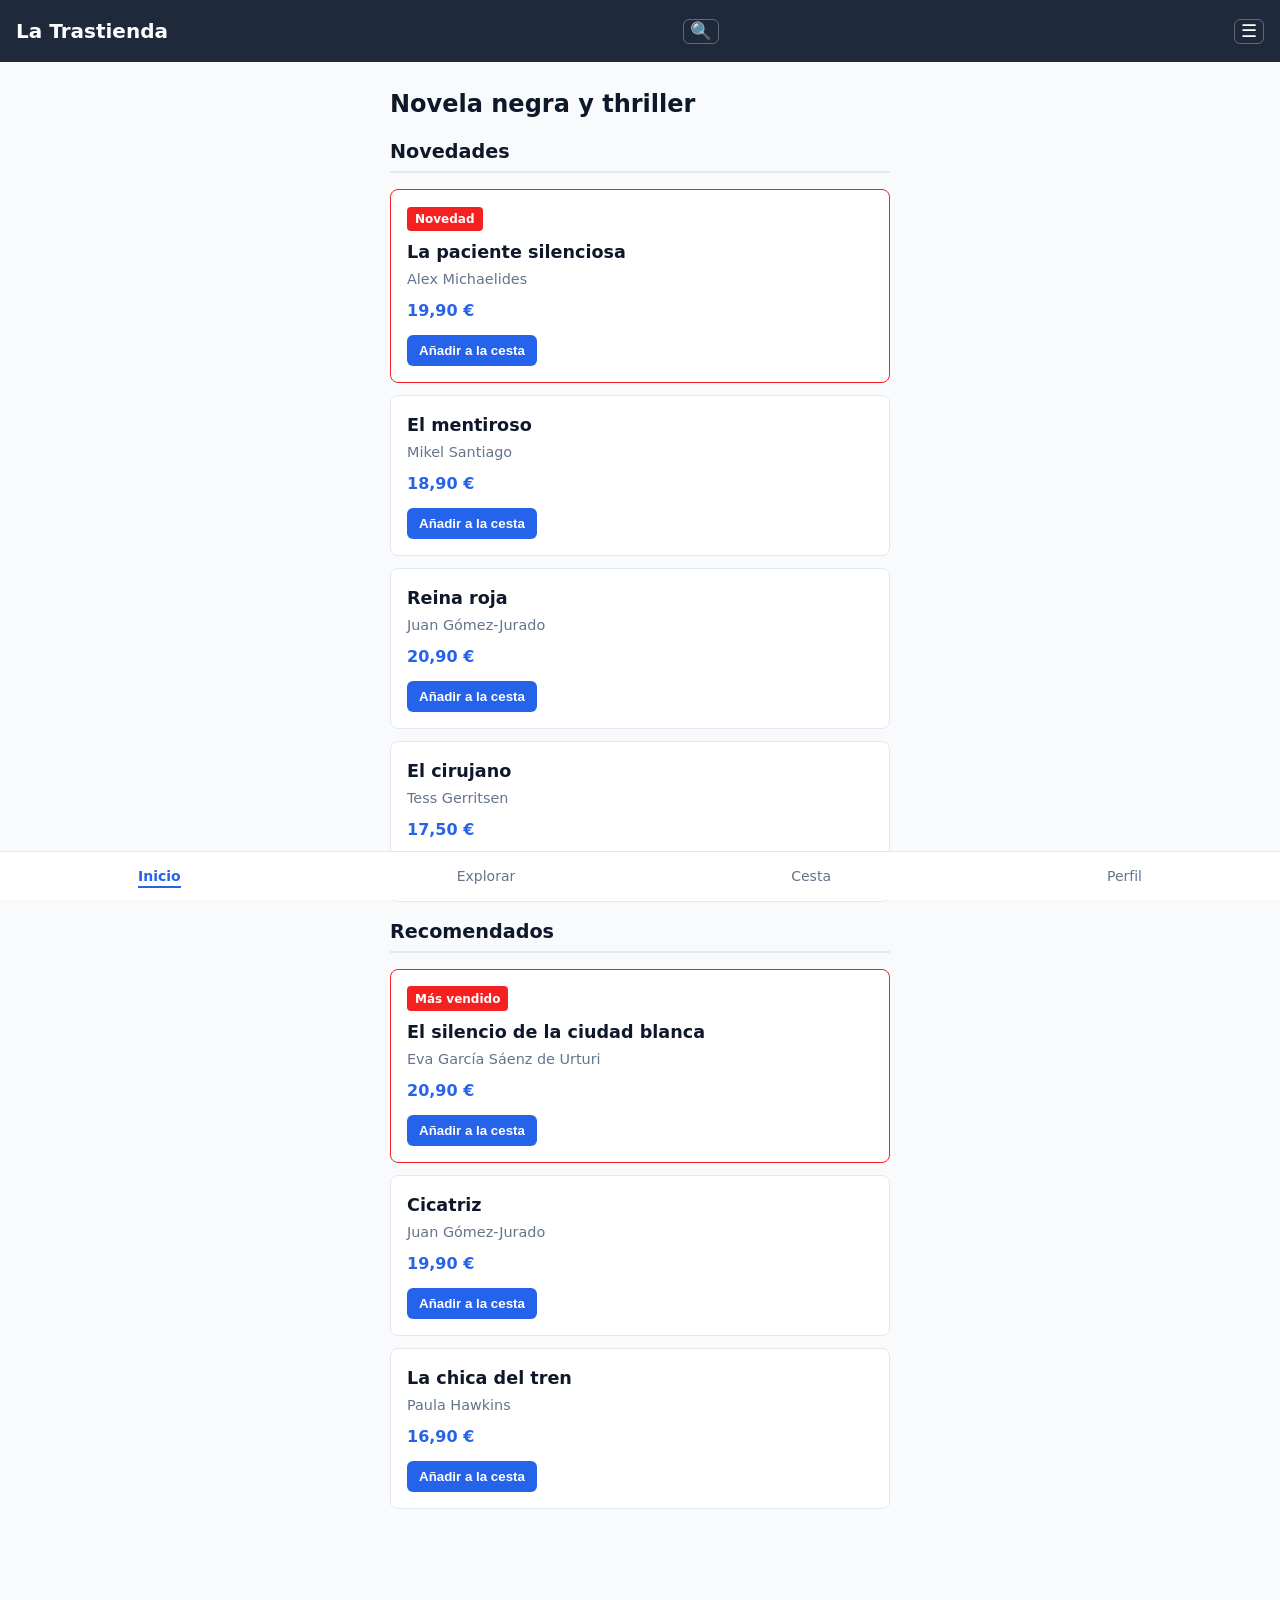
==== trastienda-ud4/index.html @ 7d9ef1a6 "Estructura base, selectores, variables CSS y anidamiento nativo" ====
<!doctype html>
<html lang="es">
  <head>
    <meta charset="UTF-8" />
    <meta name="viewport" content="width=device-width, initial-scale=1.0" />
    <title>La Trastienda - Inicio</title>
    <link rel="stylesheet" href="css/style.css" />
  </head>
  <body>
    <header>
      <a href="index.html">La Trastienda</a>
      <button type="button" aria-label="Buscar">🔍</button>
      <button type="button" aria-label="Abrir menú">☰</button>
    </header>

    <main>
      <h1>Novela negra y thriller</h1>

      <section>
        <h2>Novedades</h2>
        <article class="card">
          <span class="badge">Novedad</span>
          <h3 class="card-title">
            <a href="detalle.html">La paciente silenciosa</a>
          </h3>
          <p class="card-author">Alex Michaelides</p>
          <p class="card-price">19,90 €</p>
          <button type="button" class="btn-buy">Añadir a la cesta</button>
        </article>
        <article class="card">
          <span class="badge"></span>
          <h3 class="card-title"><a href="detalle.html">El mentiroso</a></h3>
          <p class="card-author">Mikel Santiago</p>
          <p class="card-price">18,90 €</p>
          <button type="button" class="btn-buy">Añadir a la cesta</button>
        </article>
        <article class="card">
          <h3 class="card-title"><a href="detalle.html">Reina roja</a></h3>
          <p class="card-author">Juan Gómez-Jurado</p>
          <p class="card-price">20,90 €</p>
          <button type="button" class="btn-buy">Añadir a la cesta</button>
        </article>
        <article class="card">
          <h3 class="card-title"><a href="detalle.html">El cirujano</a></h3>
          <p class="card-author">Tess Gerritsen</p>
          <p class="card-price">17,50 €</p>
          <button type="button" class="btn-buy">Añadir a la cesta</button>
        </article>
      </section>

      <section>
        <h2>Recomendados</h2>
        <article class="card">
          <span class="badge">Más vendido</span>
          <h3 class="card-title">
            <a href="detalle.html">El silencio de la ciudad blanca</a>
          </h3>
          <p class="card-author">Eva García Sáenz de Urturi</p>
          <p class="card-price">20,90 €</p>
          <button type="button" class="btn-buy">Añadir a la cesta</button>
        </article>
        <article class="card">
          <h3 class="card-title"><a href="detalle.html">Cicatriz</a></h3>
          <p class="card-author">Juan Gómez-Jurado</p>
          <p class="card-price">19,90 €</p>
          <button type="button" class="btn-buy">Añadir a la cesta</button>
        </article>
        <article class="card">
          <h3 class="card-title">
            <a href="detalle.html">La chica del tren</a>
          </h3>
          <p class="card-author">Paula Hawkins</p>
          <p class="card-price">16,90 €</p>
          <button type="button" class="btn-buy">Añadir a la cesta</button>
        </article>
      </section>
    </main>

    <nav aria-label="Secciones de la app">
      <ul>
        <li><a href="index.html" aria-current="page">Inicio</a></li>
        <li><a href="explorar.html">Explorar</a></li>
        <li><a href="carrito.html">Cesta</a></li>
        <li><a href="perfil.html">Perfil</a></li>
      </ul>
    </nav>
  </body>
</html>
---- trastienda-ud4/css/style.css ----
:root {
  --color-primary-50: #eff6ff;
  --color-primary-100: #dbeafe;
  --color-primary-200: #bfdbfe;
  --color-primary-300: #93c5fd;
  --color-primary-400: #60a5fa;
  --color-primary-500: #2563eb;
  --color-primary-600: #1d4ed8;
  --color-primary-700: #1d40af;
  --color-primary-800: #1e3a8a;
  --color-primary-900: #172554;

  --color-neutral-50: #f8fafc;
  --color-neutral-100: #f1f5f9;
  --color-neutral-200: #e2e8f0;
  --color-neutral-300: #cbd5e1;
  --color-neutral-400: #94a3b8;
  --color-neutral-500: #64748b;
  --color-neutral-600: #475569;
  --color-neutral-700: #334155;
  --color-neutral-800: #1e293b;
  --color-neutral-900: #0f172a;

  --color-accent-oklch: oklch(0.62 0.24 28);

  --bg-page: var(--color-neutral-50);
  --bg-card: #ffffff;
  --text-main: var(--color-neutral-900);
  --text-muted: var(--color-neutral-500);
  --border-subtle: var(--color-neutral-200);
  --brand: var(--color-primary-500);
  --brand-hover: var(--color-primary-600);
  --radius-md: 8px;
}

body {
  font-family:
    system-ui,
    -apple-system,
    BlinkMacSystemFont,
    "Segoe UI",
    Roboto,
    sans-serif;
  background-color: var(--bg-page);
  color: var(--text-main);
  margin: 0;
  padding: 0;
  padding-bottom: 70px;
  line-height: 1.5;
}

header {
  background-color: var(--color-neutral-800);
  color: #ffffff;
  padding: 1rem;
  display: flex;
  align-items: center;
  justify-content: space-between;

  > a {
    color: inherit;
    font-weight: 700;
    font-size: 1.25rem;
    text-decoration: none;
  }

  button[aria-label] {
    background: transparent;
    border: 1px solid rgba(255, 255, 255, 0.3);
    border-radius: 6px;
    color: inherit;
    font-size: 1.1rem;
    cursor: pointer;
  }
}

main {
  padding: 1rem;
  max-width: 500px;
  margin: 0 auto;
}

h1 {
  font-size: 1.5rem;
  margin-block: 0.5rem 1rem;
}

h2 {
  font-size: 1.2rem;
  border-bottom: 2px solid var(--border-subtle);
  padding-bottom: 0.25rem;
}

.badge {
  display: inline-block;
  background-color: var(--color-accent-oklch);
  color: #ffffff;
  font-size: 0.75rem;
  font-weight: 700;
  padding: 0.2rem 0.5rem;
  border-radius: 4px;
  margin-bottom: 0.5rem;

  &:empty {
    display: none;
  }
}

article.card {
  background-color: var(--bg-card);
  border: 1px solid var(--border-subtle);
  border-radius: var(--radius-md);
  padding: 1rem;
  margin-bottom: 0.75rem;

  &:hover {
    border-color: var(--brand);
  }

  &:has(.badge:not(:empty)) {
    border-color: var(--color-accent-oklch);
  }

  .card-title {
    margin: 0 0 0.25rem 0;
    font-size: 1.1rem;
    color: var(--text-main);

    a {
      color: inherit;
      text-decoration: none;

      &:hover {
        color: var(--brand);
        text-decoration: underline;
      }
    }
  }

  .card-author {
    margin: 0 0 0.5rem 0;
    font-size: 0.9rem;
    color: var(--text-muted);
  }

  .card-price {
    margin: 0 0 0.75rem 0;
    font-weight: 700;
    color: var(--brand);
  }

  .btn-buy {
    background-color: var(--brand);
    color: #ffffff;
    border: none;
    border-radius: 6px;
    padding: 0.5rem 0.75rem;
    font-weight: 600;
    cursor: pointer;

    &:hover {
      background-color: var(--brand-hover);
    }
  }
}

nav {
  position: fixed;
  bottom: 0;
  left: 0;
  right: 0;
  background-color: var(--bg-card);
  border-top: 1px solid var(--border-subtle);
  z-index: 100;

  ul {
    list-style: none;
    padding: 0.75rem 0;
    margin: 0;
    display: flex;
    justify-content: space-around;
  }

  a {
    color: var(--text-muted);
    font-size: 0.875rem;
    font-weight: 500;
    text-decoration: none;

    &[aria-current="page"] {
      color: var(--brand);
      font-weight: 700;
      border-bottom: 2px solid var(--brand);
      padding-bottom: 2px;
    }

    &:hover {
      color: var(--text-main);
    }

    &:focus-visible {
      outline: 2px solid var(--brand);
      outline-offset: 2px;
      border-radius: 4px;
    }
  }
}
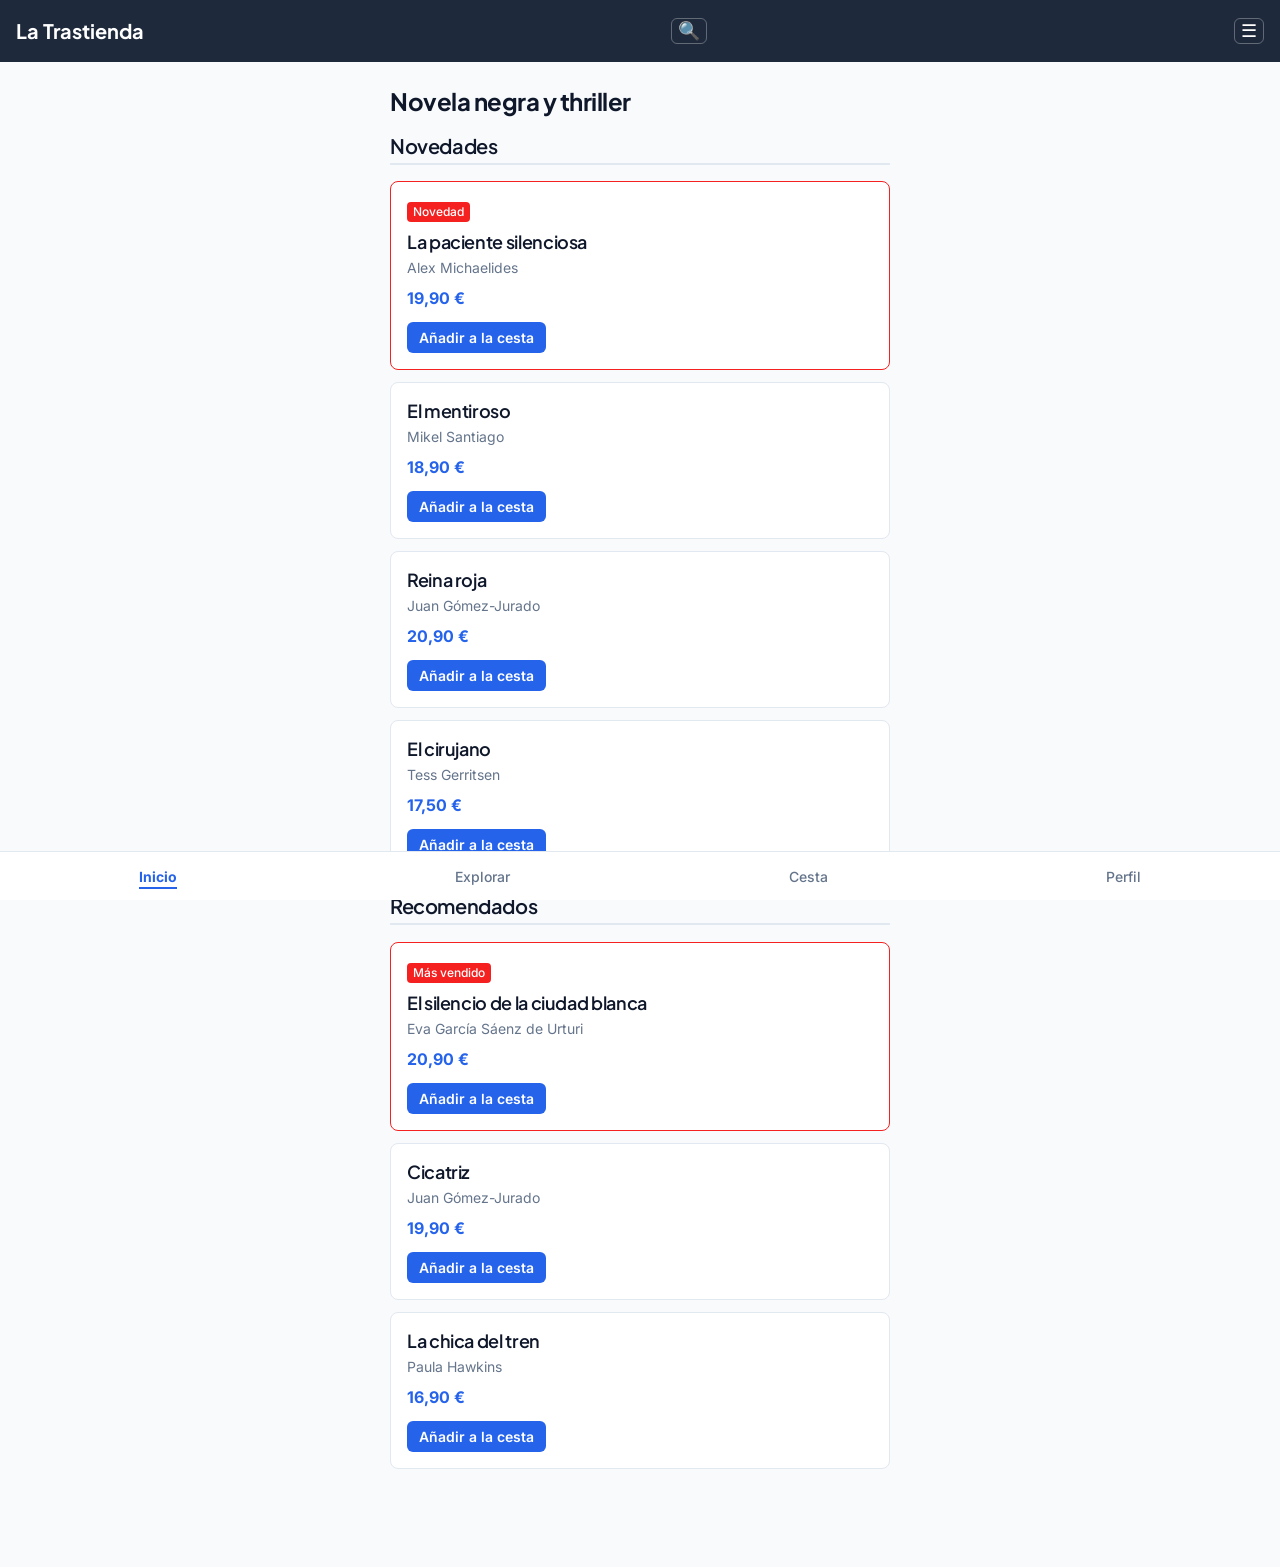
==== commit b3665007: "Completa sesión 05: tipografía, variables rem, 65ch y 100dvh" ====
--- a/trastienda-ud4/index.html
+++ b/trastienda-ud4/index.html
@@ -4,6 +4,12 @@
     <meta charset="UTF-8" />
     <meta name="viewport" content="width=device-width, initial-scale=1.0" />
     <title>La Trastienda - Inicio</title>
+    <link rel="preconnect" href="https://fonts.googleapis.com" />
+    <link rel="preconnect" href="https://fonts.gstatic.com" crossorigin />
+    <link
+      href="https://fonts.googleapis.com/css2?family=Inter:wght@400;500;600;700&family=Plus+Jakarta+Sans:wght@600;700&display=swap"
+      rel="stylesheet"
+    />
     <link rel="stylesheet" href="css/style.css" />
   </head>
   <body>
--- a/trastienda-ud4/css/style.css
+++ b/trastienda-ud4/css/style.css
@@ -1,4 +1,5 @@
 :root {
+  /* Tokens primitivos de color */
   --color-primary-50: #eff6ff;
   --color-primary-100: #dbeafe;
   --color-primary-200: #bfdbfe;
@@ -23,6 +24,7 @@
 
   --color-accent-oklch: oklch(0.62 0.24 28);
 
+  /* Tokens semánticos de interfaz */
   --bg-page: var(--color-neutral-50);
   --bg-card: #ffffff;
   --text-main: var(--color-neutral-900);
@@ -31,16 +33,27 @@
   --brand: var(--color-primary-500);
   --brand-hover: var(--color-primary-600);
   --radius-md: 8px;
+
+  /* Tokens de tipografía (Sesión 05) */
+  --font-body:
+    "Inter", system-ui, -apple-system, BlinkMacSystemFont, "Segoe UI", Roboto,
+    sans-serif;
+  --font-display: "Plus Jakarta Sans", system-ui, -apple-system, sans-serif;
+
+  /* Escala tipográfica (Figma UD1) */
+  --text-xs: 0.75rem; /* 12px - Caption */
+  --text-sm: 0.875rem; /* 14px - Body Small */
+  --text-base: 1rem; /* 16px - Body */
+  --text-lg: 1.125rem; /* 18px - H3 */
+  --text-xl: 1.25rem; /* 20px - H2 */
+  --text-2xl: 1.5rem; /* 24px - H1 */
+  --text-3xl: 1.875rem; /* 30px - Display */
 }
 
 body {
-  font-family:
-    system-ui,
-    -apple-system,
-    BlinkMacSystemFont,
-    "Segoe UI",
-    Roboto,
-    sans-serif;
+  font-family: var(--font-body);
+  font-size: var(--text-base);
+  font-weight: 400;
   background-color: var(--bg-page);
   color: var(--text-main);
   margin: 0;
@@ -58,9 +71,10 @@
   justify-content: space-between;
 
   > a {
+    font-family: var(--font-display);
     color: inherit;
     font-weight: 700;
-    font-size: 1.25rem;
+    font-size: var(--text-xl);
     text-decoration: none;
   }
 
@@ -69,7 +83,7 @@
     border: 1px solid rgba(255, 255, 255, 0.3);
     border-radius: 6px;
     color: inherit;
-    font-size: 1.1rem;
+    font-size: var(--text-lg);
     cursor: pointer;
   }
 }
@@ -77,27 +91,46 @@
 main {
   padding: 1rem;
   max-width: 500px;
+  min-height: 100dvh;
   margin: 0 auto;
 }
 
+h1,
+h2,
+h3 {
+  font-family: var(--font-display);
+  line-height: 1.2;
+  letter-spacing: -0.02em;
+  text-wrap: balance;
+}
+
 h1 {
-  font-size: 1.5rem;
+  font-size: var(--text-2xl);
+  font-weight: 700;
+  line-height: 1.25;
   margin-block: 0.5rem 1rem;
 }
 
 h2 {
-  font-size: 1.2rem;
+  font-size: var(--text-xl);
+  font-weight: 600;
+  line-height: 1.3;
   border-bottom: 2px solid var(--border-subtle);
   padding-bottom: 0.25rem;
+}
+
+p {
+  max-width: 65ch;
 }
 
 .badge {
   display: inline-block;
   background-color: var(--color-accent-oklch);
   color: #ffffff;
-  font-size: 0.75rem;
-  font-weight: 700;
-  padding: 0.2rem 0.5rem;
+  font-size: var(--text-xs);
+  font-weight: 500;
+  line-height: 1.3;
+  padding: 0.2em 0.5em;
   border-radius: 4px;
   margin-bottom: 0.5rem;
 
@@ -123,7 +156,9 @@
 
   .card-title {
     margin: 0 0 0.25rem 0;
-    font-size: 1.1rem;
+    font-size: var(--text-lg);
+    font-weight: 600;
+    line-height: 1.35;
     color: var(--text-main);
 
     a {
@@ -139,12 +174,14 @@
 
   .card-author {
     margin: 0 0 0.5rem 0;
-    font-size: 0.9rem;
+    font-size: var(--text-sm);
+    line-height: 1.4;
     color: var(--text-muted);
   }
 
   .card-price {
     margin: 0 0 0.75rem 0;
+    font-size: var(--text-base);
     font-weight: 700;
     color: var(--brand);
   }
@@ -154,7 +191,9 @@
     color: #ffffff;
     border: none;
     border-radius: 6px;
-    padding: 0.5rem 0.75rem;
+    padding: 0.5em 0.85em;
+    font-family: var(--font-body);
+    font-size: var(--text-sm);
     font-weight: 600;
     cursor: pointer;
 
@@ -183,8 +222,9 @@
 
   a {
     color: var(--text-muted);
-    font-size: 0.875rem;
+    font-size: var(--text-sm);
     font-weight: 500;
+    line-height: 1.4;
     text-decoration: none;
 
     &[aria-current="page"] {
